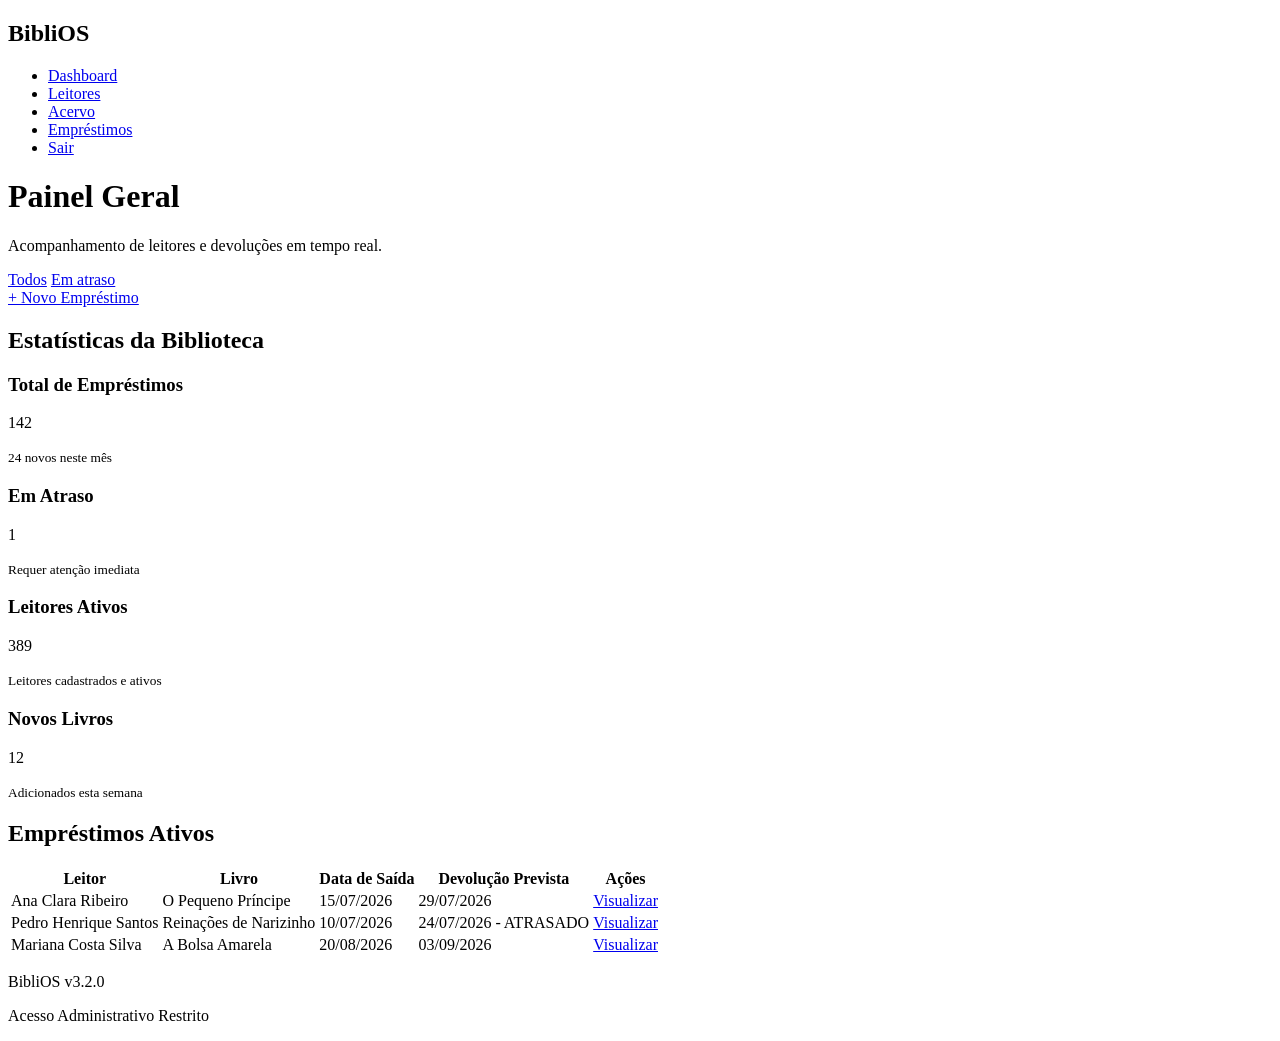
==== Dashboard_inicial/dashboard.html @ 54b96927 "Add files via upload" ====
<!DOCTYPE html>
<html lang="pt-BR">

<head>
    <meta charset="UTF-8">
    <meta name="viewport"
          content="width=device-width, initial-scale=1.0">
    <title>Dashboard - BibliOS</title>
</head>

<body>

    <!-- MENU LATERAL -->
    <aside>
        <h2>BibliOS</h2>

        <nav>
            <ul>
                <li>
                    <a href="dashboard.html">Dashboard</a>
                </li>

                <li>
                    <a href="../Leitores/listar.php">Leitores</a>
                </li>

                <li>
                    <a href="../Acervo/listar.php">Acervo</a>
                </li>

                <li>
                    <a href="../Emprestimos/listar.php">
                        Empréstimos
                    </a>
                </li>

                <li>
                    <a href="../config/sair.php">Sair</a>
                </li>
            </ul>
        </nav>
    </aside>

    <!-- CONTEÚDO PRINCIPAL -->
    <main>

        <!-- CABEÇALHO -->
        <header>
            <h1>Painel Geral</h1>

            <p>
                Acompanhamento de leitores e
                devoluções em tempo real.
            </p>

            <nav aria-label="Filtros de empréstimos">
                <a href="dashboard.html">Todos</a>
                <a href="dashboard.html?filtro=atrasados">
                    Em atraso
                </a>
            </nav>

            <a href="../Emprestimos/novo.php">
                + Novo Empréstimo
            </a>
        </header>

        <!-- ESTATÍSTICAS -->
        <section>
            <h2>Estatísticas da Biblioteca</h2>

            <article>
                <h3>Total de Empréstimos</h3>
                <p>142</p>
                <small>24 novos neste mês</small>
            </article>

            <article>
                <h3>Em Atraso</h3>
                <p>1</p>
                <small>Requer atenção imediata</small>
            </article>

            <article>
                <h3>Leitores Ativos</h3>
                <p>389</p>
                <small>Leitores cadastrados e ativos</small>
            </article>

            <article>
                <h3>Novos Livros</h3>
                <p>12</p>
                <small>Adicionados esta semana</small>
            </article>
        </section>

        <!-- EMPRÉSTIMOS ATIVOS -->
        <section>
            <h2>Empréstimos Ativos</h2>

            <table>
                <thead>
                    <tr>
                        <th scope="col">Leitor</th>
                        <th scope="col">Livro</th>
                        <th scope="col">Data de Saída</th>
                        <th scope="col">Devolução Prevista</th>
                        <th scope="col">Ações</th>
                    </tr>
                </thead>

                <tbody>
                    <tr>
                        <td>Ana Clara Ribeiro</td>
                        <td>O Pequeno Príncipe</td>
                        <td>15/07/2026</td>
                        <td>29/07/2026</td>
                        <td>
                            <a href="#">Visualizar</a>
                        </td>
                    </tr>

                    <tr>
                        <td>Pedro Henrique Santos</td>
                        <td>Reinações de Narizinho</td>
                        <td>10/07/2026</td>
                        <td>24/07/2026 - ATRASADO</td>
                        <td>
                            <a href="#">Visualizar</a>
                        </td>
                    </tr>

                    <tr>
                        <td>Mariana Costa Silva</td>
                        <td>A Bolsa Amarela</td>
                        <td>20/08/2026</td>
                        <td>03/09/2026</td>
                        <td>
                            <a href="#">Visualizar</a>
                        </td>
                    </tr>
                </tbody>
            </table>
        </section>

        <!-- RODAPÉ -->
        <footer>
            <p>BibliOS v3.2.0</p>
            <p>Acesso Administrativo Restrito</p>
        </footer>

    </main>

</body>
</html>
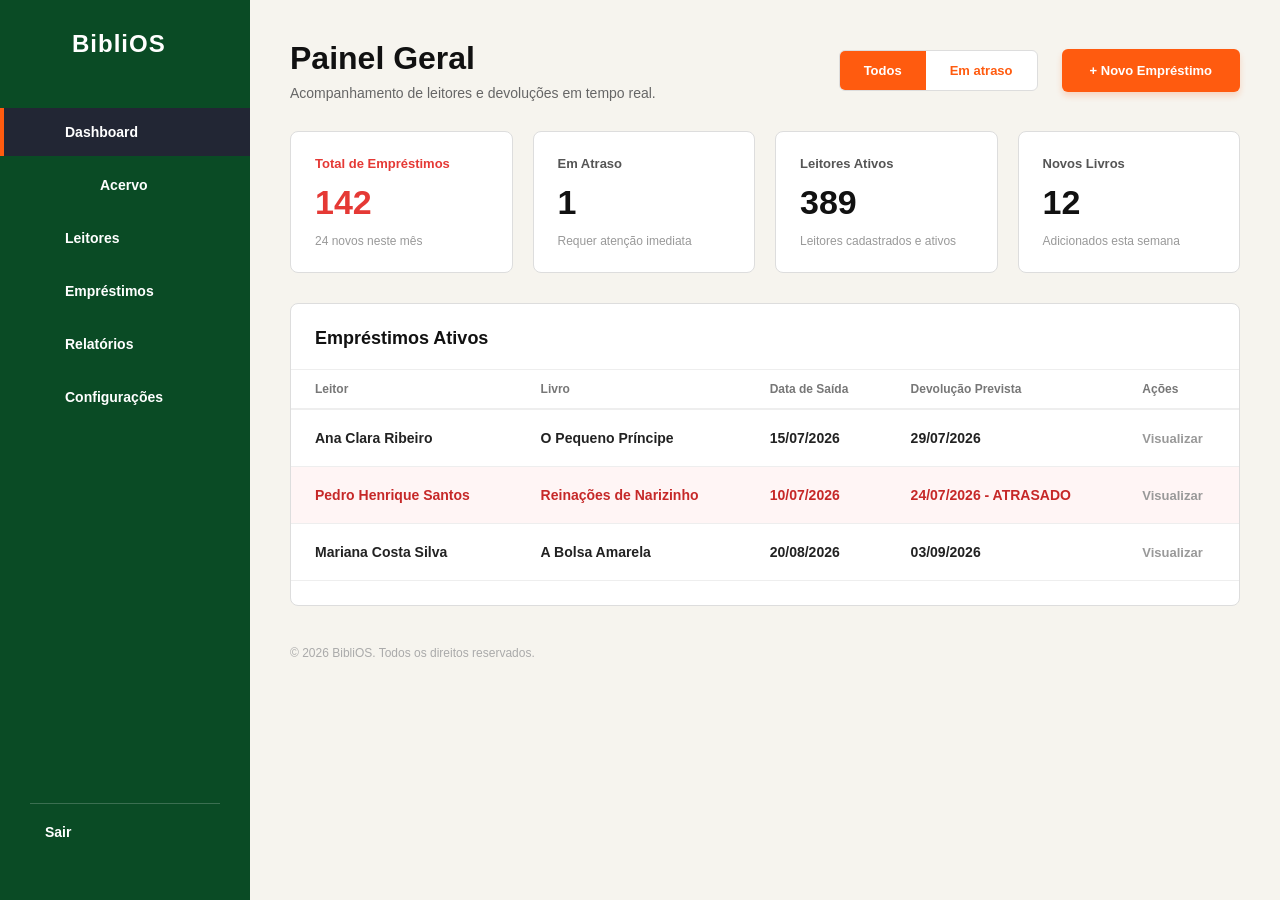
==== commit 3831ca1b: "Add files via upload Acréscimos do css da tela dashboard e implementação da tela de acervo" ====
--- a/Dashboard_inicial/dashboard.html
+++ b/Dashboard_inicial/dashboard.html
@@ -6,40 +6,48 @@
     <meta charset="UTF-8">
     <meta name="viewport"
           content="width=device-width, initial-scale=1.0">
+    <link rel="stylesheet" href="../barra_lateral.css">
+    <link rel="stylesheet" href="dashboard.css">
     <title>Dashboard - BibliOS</title>
 </head>
 
 <body>
-
+   
     <!-- MENU LATERAL -->
-    <aside>
-        <h2>BibliOS</h2>
-
+    <aside class="sidebar">
+        <div class="logo">
+            <i class="fa-solid fa-book-open"></i>
+            <h2>BibliOS</h2>
+        </div>
+    
         <nav>
-            <ul>
+            <ul class="nav-links">
+                <!-- A classe "active" vem para o Dashboard nesta tela -->
+                <li class="active">
+                    <a href="dashboard.html"><i class="fa-solid fa-border-all"></i> Dashboard</a>
+                </li>
                 <li>
-                    <a href="dashboard.html">Dashboard</a>
+                    <a href="acervo.html"><i class="fa-solid fa-books"></i><i class="fa-solid fa-book"></i> Acervo</a>
                 </li>
-
                 <li>
-                    <a href="../Leitores/listar.php">Leitores</a>
+                    <a href="leitores.html"><i class="fa-solid fa-user-group"></i> Leitores</a>
                 </li>
-
                 <li>
-                    <a href="../Acervo/listar.php">Acervo</a>
+                    <a href="emprestimos.html"><i class="fa-solid fa-address-book"></i> Empréstimos</a>
                 </li>
-
                 <li>
-                    <a href="../Emprestimos/listar.php">
-                        Empréstimos
-                    </a>
+                    <a href="relatorios.html"><i class="fa-solid fa-chart-simple"></i> Relatórios</a>
                 </li>
-
                 <li>
-                    <a href="../config/sair.php">Sair</a>
+                    <a href="configuracoes.html"><i class="fa-solid fa-gear"></i> Configurações</a>
                 </li>
             </ul>
         </nav>
+    
+        <div class="sidebar-footer">
+            <hr>
+            <a href="sair.html" class="logout"><i class="fa-solid fa-arrow-right-from-bracket"></i> Sair</a>
+        </div>
     </aside>
 
     <!-- CONTEÚDO PRINCIPAL -->
@@ -146,8 +154,7 @@
 
         <!-- RODAPÉ -->
         <footer>
-            <p>BibliOS v3.2.0</p>
-            <p>Acesso Administrativo Restrito</p>
+            <p>&copy; 2026 BibliOS. Todos os direitos reservados.</p>
         </footer>
 
     </main>
--- a/barra_lateral.css
+++ b/barra_lateral.css
@@ -0,0 +1,103 @@
+/* ==================================
+   MENU LATERAL GLOBAL (SIDEBAR)
+================================== */
+.sidebar {
+    width: 250px;
+    background-color: #0A4B25;
+    color: white;
+    display: flex;
+    flex-direction: column;
+    padding-top: 30px;
+    min-height: 100vh;
+    /* Garante que a barra sempre ocupe a altura total da tela */
+}
+
+/* Logo da BibliOS */
+.logo {
+    display: flex;
+    align-items: center;
+    gap: 12px;
+    padding: 0 30px;
+    margin-bottom: 50px;
+}
+
+.logo i {
+    color: #FF5B0F;
+    font-size: 24px;
+}
+
+.logo h2 {
+    font-size: 24px;
+    font-weight: 900;
+    letter-spacing: 1px;
+    margin: 0;
+}
+
+/* Links de Navegação */
+.nav-links {
+    list-style: none;
+    display: flex;
+    flex-direction: column;
+    gap: 5px;
+    padding: 0;
+    margin: 0;
+}
+
+.nav-links li a {
+    display: flex;
+    align-items: center;
+    gap: 15px;
+    padding: 16px 30px;
+    color: #fff;
+    text-decoration: none;
+    font-size: 14px;
+    font-weight: 600;
+    transition: background 0.2s;
+}
+
+.nav-links li a i {
+    width: 20px;
+    text-align: center;
+    font-size: 16px;
+    opacity: 0.9;
+}
+
+.nav-links li a:hover {
+    background-color: rgba(255, 255, 255, 0.05);
+}
+
+/* Item Ativo (Aba selecionada) */
+.nav-links li.active a {
+    background-color: #222634;
+    border-left: 4px solid #FF5B0F;
+    padding-left: 26px;
+    /* Compensa a largura da borda */
+}
+
+/* Rodapé e Botão Sair */
+.sidebar-footer {
+    margin-top: auto;
+    /* Empurra o rodapé para o final da barra */
+    padding: 30px;
+}
+
+.sidebar-footer hr {
+    border: none;
+    border-top: 1px solid rgba(255, 255, 255, 0.2);
+    margin-bottom: 20px;
+}
+
+.logout {
+    display: flex;
+    align-items: center;
+    gap: 15px;
+    color: #fff;
+    text-decoration: none;
+    font-size: 14px;
+    font-weight: 600;
+    transition: opacity 0.2s;
+}
+
+.logout:hover {
+    opacity: 0.8;
+}
--- a/Dashboard_inicial/dashboard.css
+++ b/Dashboard_inicial/dashboard.css
@@ -0,0 +1,275 @@
+/* Reset & Base Styles */
+* {
+    margin: 0;
+    padding: 0;
+    box-sizing: border-box;
+}
+
+body {
+    font-family: 'Arial', sans-serif;
+    background-color: #F6F4EE;
+    /* Cor de fundo creme referenciada na imagem */
+    display: flex;
+    min-height: 100vh;
+}
+
+/* MENU LATERAL (Sidebar) */
+aside {
+    width: 260px;
+    background-color: #0A4B25;
+    /* Verde escuro */
+    color: white;
+    display: flex;
+    flex-direction: column;
+    padding: 30px 0;
+}
+
+aside h2 {
+    font-size: 26px;
+    font-weight: 900;
+    padding: 0 30px;
+    margin-bottom: 45px;
+    display: flex;
+    align-items: center;
+    gap: 8px;
+    color: #ffffff;
+}
+
+aside nav ul {
+    list-style: none;
+    display: flex;
+    flex-direction: column;
+    gap: 4px;
+}
+
+aside nav a {
+    color: #ffffff;
+    text-decoration: none;
+    font-size: 14px;
+    font-weight: 500;
+    padding: 16px 30px;
+    display: block;
+    transition: background 0.3s;
+}
+
+aside nav a:hover {
+    background-color: rgba(255, 255, 255, 0.05);
+}
+
+/* Link ativo (Dashboard) */
+aside nav li:first-child a {
+    background-color: #222634;
+    /* Fundo escuro azulado/acinzentado */
+    border-left: 4px solid #FF5B0F;
+    /* Detalhe lateral laranja */
+    padding-left: 26px;
+    /* Compensação da borda */
+}
+
+/* Botão Sair jogado pro final */
+aside nav li:last-child {
+    margin-top: auto;
+}
+
+/* CONTEÚDO PRINCIPAL */
+main {
+    flex: 1;
+    padding: 40px;
+    display: flex;
+    flex-direction: column;
+    gap: 30px;
+    overflow-y: auto;
+}
+
+/* CABEÇALHO */
+main header {
+    display: grid;
+    grid-template-columns: 1fr auto auto;
+    grid-template-rows: auto auto;
+    gap: 8px 24px;
+    align-items: center;
+}
+
+main header h1 {
+    font-size: 32px;
+    font-weight: 900;
+    color: #111;
+    grid-column: 1;
+    grid-row: 1;
+}
+
+main header p {
+    font-size: 14px;
+    color: #666;
+    grid-column: 1;
+    grid-row: 2;
+}
+
+/* Botões de Filtro */
+main header nav[aria-label="Filtros de empréstimos"] {
+    grid-column: 2;
+    grid-row: 1 / span 2;
+    display: flex;
+    background-color: white;
+    border: 1px solid #ddd;
+    border-radius: 6px;
+    overflow: hidden;
+}
+
+main header nav[aria-label="Filtros de empréstimos"] a {
+    text-decoration: none;
+    font-size: 13px;
+    font-weight: bold;
+    padding: 12px 24px;
+    color: #FF5B0F;
+}
+
+/* Filtro "Todos" Ativo */
+main header nav[aria-label="Filtros de empréstimos"] a:first-child {
+    background-color: #FF5B0F;
+    color: white;
+}
+
+/* Botão + Novo Empréstimo */
+main header>a {
+    grid-column: 3;
+    grid-row: 1 / span 2;
+    background-color: #FF5B0F;
+    color: white;
+    text-decoration: none;
+    padding: 14px 28px;
+    border-radius: 6px;
+    font-size: 13px;
+    font-weight: bold;
+    box-shadow: 0 4px 6px rgba(255, 91, 15, 0.2);
+    transition: background 0.2s;
+}
+
+main header>a:hover {
+    background-color: #e54c00;
+}
+
+/* ESTATÍSTICAS */
+section:nth-of-type(1) {
+    display: grid;
+    grid-template-columns: repeat(4, 1fr);
+    gap: 20px;
+}
+
+section:nth-of-type(1) h2 {
+    display: none;
+    /* Oculto visualmente, mantido por semântica */
+}
+
+article {
+    background-color: white;
+    border: 1px solid #ddd;
+    border-radius: 8px;
+    padding: 24px;
+    display: flex;
+    flex-direction: column;
+    gap: 12px;
+}
+
+article h3 {
+    font-size: 13px;
+    color: #555;
+    font-weight: 600;
+}
+
+article p {
+    font-size: 34px;
+    font-weight: 900;
+    color: #111;
+}
+
+article small {
+    font-size: 12px;
+    color: #999;
+}
+
+/* Destaque para o Card de 'Em Atraso' */
+article:nth-child(2) h3,
+article:nth-child(2) p {
+    color: #E53935;
+    /* Vermelho alerta */
+}
+
+/* EMPRÉSTIMOS ATIVOS */
+section:nth-of-type(2) {
+    background-color: white;
+    border: 1px solid #ddd;
+    border-radius: 8px;
+    padding: 24px 0;
+}
+
+section:nth-of-type(2) h2 {
+    font-size: 18px;
+    font-weight: bold;
+    color: #111;
+    margin-bottom: 0;
+    padding: 0 24px 20px;
+    border-bottom: 1px solid #eee;
+}
+
+table {
+    width: 100%;
+    border-collapse: collapse;
+}
+
+th {
+    text-align: left;
+    padding: 12px 24px;
+    font-size: 12px;
+    color: #777;
+    font-weight: 600;
+    border-bottom: 2px solid #eee;
+}
+
+td {
+    padding: 20px 24px;
+    font-size: 14px;
+    color: #222;
+    border-bottom: 1px solid #eee;
+    font-weight: bold;
+    vertical-align: middle;
+}
+
+/* Customização para linhas da tabela */
+tbody tr {
+    transition: background-color 0.2s;
+}
+
+tbody tr:hover {
+    background-color: #FAFAFA;
+}
+
+/* Linha com devolução em atraso (segunda linha conforme HTML original) */
+tbody tr:nth-child(2) {
+    background-color: #FFF5F5;
+    /* Fundo avermelhado leve */
+}
+
+tbody tr:nth-child(2) td {
+    color: #C62828;
+}
+
+/* Link Visualizar / Ações */
+td a {
+    color: #999;
+    text-decoration: none;
+    font-size: 13px;
+}
+
+td a:hover {
+    color: #FF5B0F;
+}
+
+/* RODAPÉ */
+footer {
+    display: flex;
+    justify-content: space-between;
+    margin-top: 10px;
+    font-size: 12px;
+    color: #aaa;
+}
